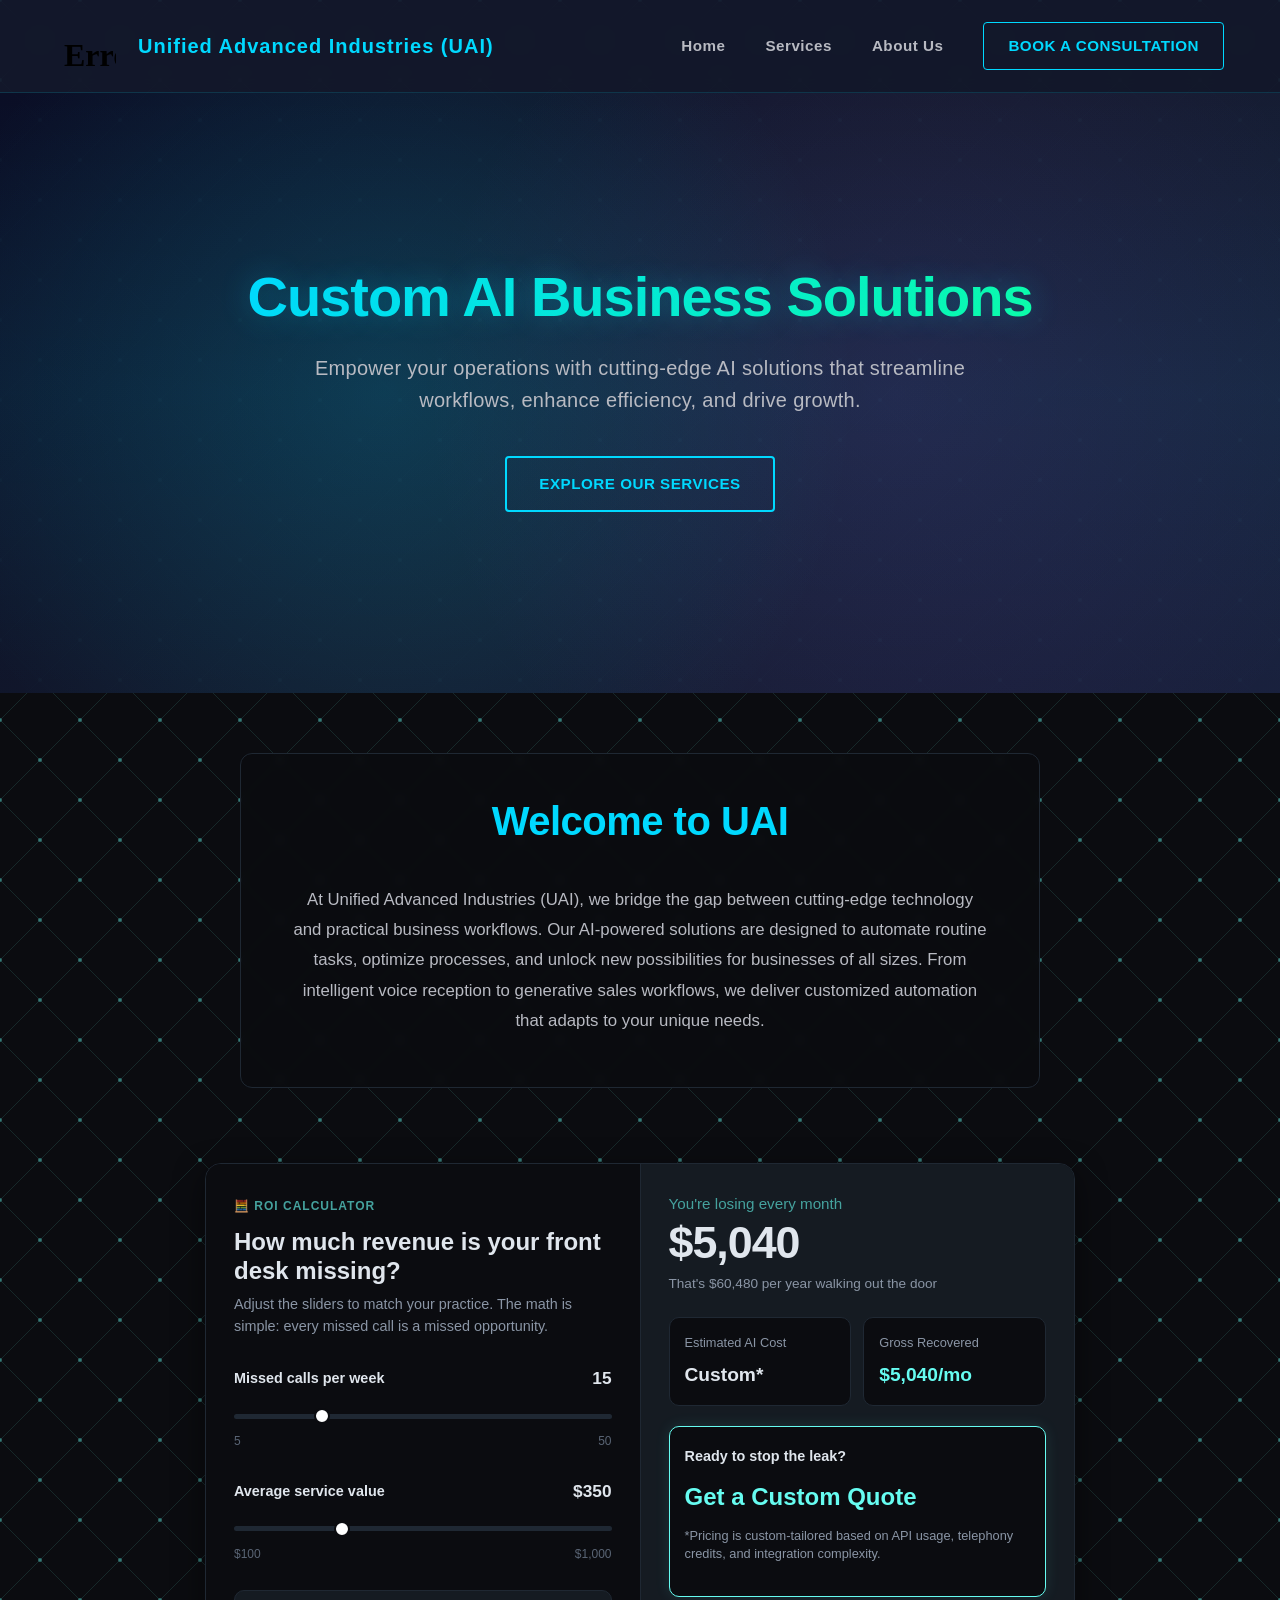
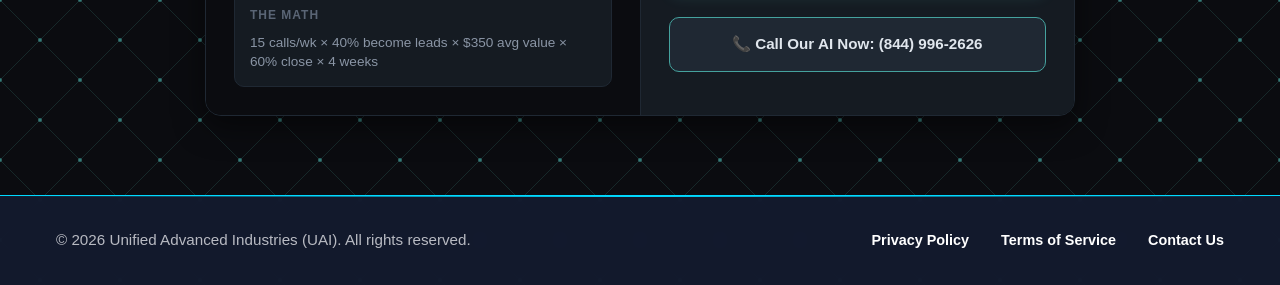
==== index.html @ 09054739 "Initial Re-commit This is the initial commit for the UAI Capstone Project, establishing the core dir" ====
<!DOCTYPE html>
<html lang="en">
<head>
    <meta charset="UTF-8">
    <meta name="viewport" content="width=device-width, initial-scale=1.0">
    <title>Unified Advanced Industries (UAI) - Home</title>
    <link rel="stylesheet" href="project.css">
    <!-- Favicon placeholder -->
    <link rel="icon" href="images/favicon.ico" type="image/x-icon">
</head>
<body>
    <!-- Header section with navigation -->
    <header>
        <div class="container header-content">
            <a href="index.html" class="logo" style="text-decoration: none;"><iframe src="animations/logo.html" class="nav-logo-anim" scrolling="no" frameborder="0"></iframe>Unified Advanced Industries (UAI)</a>
            <nav>
                <ul>
                    <li><a href="index.html">Home</a></li>
                    <li><a href="services.html">Services</a></li>
                    <li><a href="about.html">About Us</a></li>
                    <li><a href="#consultation-modal" class="nav-cta">Book a Consultation</a></li>
                </ul>
            </nav>
        </div>
    </header>

    <!-- Main content area -->
    <main>
        <!-- Hero section with compelling headline and CTA -->
        <section class="hero">
            <div class="container hero-content">
                <h1>Custom AI Business Solutions</h1>
                <p>Empower your operations with cutting-edge AI solutions that streamline workflows, enhance efficiency, and drive growth.</p>
                <a href="services.html" class="btn">Explore Our Services</a>
            </div>
        </section>

        <section class="overview">
            <div class="container overview-content">
                <h2>Welcome to UAI</h2>
                <p>At Unified Advanced Industries (UAI), we bridge the gap between cutting-edge technology and practical business workflows. Our AI-powered solutions are designed to automate routine tasks, optimize processes, and unlock new possibilities for businesses of all sizes. From intelligent voice reception to generative sales workflows, we deliver customized automation that adapts to your unique needs.</p>
            </div>
        </section>

<section class="roi-section-advanced">
    <div class="calc-wrapper">
        <div class="calc-left">
            <div class="calc-badge">🧮 ROI CALCULATOR</div>
            <h2>How much revenue is your front desk missing?</h2>
            <p class="calc-desc">Adjust the sliders to match your practice. The math is simple: every missed call is a missed opportunity.</p>

            <div class="slider-group">
                <div class="slider-header">
                    <span>Missed calls per week</span>
                    <span id="callVal" class="slider-val">15</span>
                </div>
                <input type="range" id="missedCalls" min="5" max="50" value="15" oninput="calculateAdvancedROI()">
                <div class="slider-labels"><span>5</span><span>50</span></div>
            </div>

            <div class="slider-group">
                <div class="slider-header">
                    <span>Average service value</span>
                    <span id="avgVal" class="slider-val">$350</span>
                </div>
                <input type="range" id="avgValue" min="100" max="1000" value="350" step="10" oninput="calculateAdvancedROI()">
                <div class="slider-labels"><span>$100</span><span>$1,000</span></div>
            </div>

            <div class="math-box">
                <h4>THE MATH</h4>
                <p><span id="mathCalls">15</span> calls/wk × 40% become leads × $<span id="mathVal">350</span> avg value × 60% close × 4 weeks</p>
            </div>
        </div>

        <div class="calc-right">
            <div class="loss-label">You're losing every month</div>
            <div class="loss-huge" id="monthlyLoss">$5,040</div>
            <div class="loss-sub">That's <span id="annualLoss">$60,480</span> per year walking out the door</div>

            <div class="stats-row">
                <a href="#consultation-modal" class="stat-card clickable-card">
                    <div class="stat-title" style="color: #8a95a5;">Estimated AI Cost</div>
                    <div class="stat-number" style="color: #e0e6ed;">Custom*</div>
                </a>
                <div class="stat-card">
                    <div class="stat-title">Gross Recovered</div>
                    <div class="stat-number highlight-roi" id="grossRecovered">$0</div>
                </div>
            </div>

            <a href="#consultation-modal" class="net-card" style="display: block; text-decoration: none;">
                <div class="net-title">Ready to stop the leak?</div>
                <div class="net-huge" style="font-size: 1.5em; margin-top: 10px; color: #66FCF1;">Get a Custom Quote</div>
                <p style="color: #8a95a5; font-size: 0.8em; margin-top: 10px; line-height: 1.4;">*Pricing is custom-tailored based on API usage, telephony credits, and integration complexity.</p>
            </a>

            <a href="tel:8449962626" class="call-btn">📞 Call Our AI Now: (844) 996-2626</a>
        </div>
    </div>

    <script>
        function calculateAdvancedROI() {
            const calls = parseInt(document.getElementById('missedCalls').value);
            const val = parseInt(document.getElementById('avgValue').value);

            document.getElementById('callVal').textContent = calls;
            document.getElementById('avgVal').textContent = '$' + val;
            document.getElementById('mathCalls').textContent = calls;
            document.getElementById('mathVal').textContent = val;

            const leads = calls * 0.40;
            const closes = leads * 0.60;
            const monthlyLoss = closes * val * 4;
            const annualLoss = monthlyLoss * 12;

            document.getElementById('monthlyLoss').textContent = '$' + monthlyLoss.toLocaleString('en-US', {maximumFractionDigits: 0});
            document.getElementById('annualLoss').textContent = '$' + annualLoss.toLocaleString('en-US', {maximumFractionDigits: 0});
            document.getElementById('grossRecovered').textContent = '$' + monthlyLoss.toLocaleString('en-US', {maximumFractionDigits: 0}) + '/mo';
        }
        calculateAdvancedROI();
    </script>
</section>
    </main>

    <div id="consultation-modal" class="modal">
        <div class="modal-content">
            <a href="#!" class="close-btn" aria-label="Close modal">&times;</a>
            <h2>Request a Consultation</h2>
            <p style="text-align: center; color: #8a95a5; margin-bottom: 20px; font-size: 0.95em;">Tell us about your workflows, scale, and operational bottlenecks. We will design a bespoke architecture and provide a custom quote.</p>
            <form method="post" action="https://webdevbasics.net/scripts/demo.php">
                <div class="form-group">
                    <label for="myName">Full Name:</label>
                    <input type="text" id="myName" name="myName" required>
                </div>
                <div class="form-group">
                    <label for="myEmail">Email Address:</label>
                    <input type="email" id="myEmail" name="myEmail" required>
                </div>
                <div class="form-group">
                    <label for="myService">Service of Interest:</label>
                    <select id="myService" name="myService">
                        <option value="Voice Receptionist">24/7 AI Voice Receptionist</option>
                        <option value="Sales Workflows">Generative Sales Workflows</option>
                        <option value="Custom Automation">Custom Business Automations</option>
                        <option value="General Inquiry">Other / General Inquiry</option>
                    </select>
                </div>
                <div class="form-group">
                    <label for="myComments">Project Details / Message:</label>
                    <textarea id="myComments" name="myComments" rows="4" required></textarea>
                </div>
                <input type="submit" value="Submit Request" class="submit-btn">
            </form>
        </div>
    </div>

    <!-- Footer with copyright and links -->
    <footer>
        <div class="container footer-content">
            <p>&copy; 2026 Unified Advanced Industries (UAI). All rights reserved.</p>
            <div class="footer-links">
                <a href="privacy.html">Privacy Policy</a>
                <a href="terms.html">Terms of Service</a>
                <a href="#consultation-modal">Contact Us</a>
            </div>
        </div>
    </footer>
</body>
</html>
---- project.css ----
/* project.css - External Stylesheet for Unified Advanced Industries (UAI) Website */
/* Futuristic cybernetic minimalist design with sophisticated dark theme and luminescent accents */

/* Root variables for consistent theming */
:root {
  /* Color palette - Sophisticated dark tech aesthetic */
  --primary-bg: #0A0E27; /* Deep dark background (slightly more blue) */
  --secondary-bg: #141B2F; /* Slightly lighter dark for sections */
  --tertiary-bg: #1A2240; /* Third level background */
  --accent-primary: #00D9FF; /* Bright cyan luminescence */
  --accent-secondary: #0DFFA3; /* Cool tech-green */
  --accent-tertiary: #A855FF; /* Subtle purple */
  --accent-glow: #00D9FF; /* Glow color */
  --text-color: #FFFFFF; /* White text for readability */
  --text-secondary: #B8BAC2; /* Light gray for secondary text */
  --border-color: #00D9FF; /* Cyan borders */
  --grid-color: rgba(0, 217, 255, 0.08); /* Subtle grid lines */

  /* Typography - Precise and sleek */
  --font-family: 'Inter', 'Segoe UI', 'Roboto', sans-serif; /* Clean, modern sans-serif */
  --font-size-base: 16px;
  --line-height: 1.6;

  /* Spacing */
  --container-max-width: 1200px;
  --padding-section: 5rem 2rem;
  --margin-section: 2rem 0;

  /* Animations */
  --transition-standard: 0.3s cubic-bezier(0.4, 0.0, 0.2, 1);
  --transition-smooth: 0.5s cubic-bezier(0.4, 0.0, 0.2, 1);
}

/* Global reset and base styles */
* {
  margin: 0;
  padding: 0;
  box-sizing: border-box;
}

body {
  font-family: var(--font-family);
  font-size: var(--font-size-base);
  line-height: var(--line-height);
  color: var(--text-color);
  background: #0B0C10 url("data:image/svg+xml,%3Csvg xmlns='http://www.w3.org/2000/svg' width='80' height='80'%3E%3Cpath d='M0 0L80 80ZM80 0L0 80Z' stroke='rgba(102,252,241,0.06)' stroke-width='1'/%3E%3Ccircle cx='40' cy='40' r='2' fill='rgba(102,252,241,0.5)'%3E%3Canimate attributeName='opacity' values='0.1; 1; 0.1' dur='4s' repeatCount='indefinite'/%3E%3C/circle%3E%3Ccircle cx='0' cy='0' r='2' fill='rgba(102,252,241,0.5)'%3E%3Canimate attributeName='opacity' values='0.1; 1; 0.1' dur='4s' repeatCount='indefinite'/%3E%3C/circle%3E%3Ccircle cx='80' cy='0' r='2' fill='rgba(102,252,241,0.5)'%3E%3Canimate attributeName='opacity' values='0.1; 1; 0.1' dur='4s' repeatCount='indefinite'/%3E%3C/circle%3E%3Ccircle cx='0' cy='80' r='2' fill='rgba(102,252,241,0.5)'%3E%3Canimate attributeName='opacity' values='0.1; 1; 0.1' dur='4s' repeatCount='indefinite'/%3E%3C/circle%3E%3Ccircle cx='80' cy='80' r='2' fill='rgba(102,252,241,0.5)'%3E%3Canimate attributeName='opacity' values='0.1; 1; 0.1' dur='4s' repeatCount='indefinite'/%3E%3C/circle%3E%3C/svg%3E") !important;
  background-size: 80px 80px !important;
  animation: panXGrid 30s linear infinite;
  margin: 0;
  overflow-x: hidden;
  position: relative;
}

/* Keyframes for the diagonal X-grid scroll */
@keyframes panXGrid {
  0% { background-position: 0 0; }
  100% { background-position: 80px 80px; }
}

/* Old grid pattern removed */

main, header, footer {
  position: relative;
  z-index: 1;
}

/* Accessibility: Focus states for all interactive elements */
a:focus,
button:focus,
input:focus,
textarea:focus {
  outline: 2px solid var(--accent-color);
  outline-offset: 2px;
}

/* Typography styles */
h1, h2, h3, h4, h5, h6 {
  margin-bottom: 1rem;
  font-weight: 600;
  color: var(--text-color);
}

h1 {
  font-size: 2.5rem;
}

h2 {
  font-size: 2rem;
}

h3 {
  font-size: 1.5rem;
}

p {
  margin-bottom: 1rem;
  color: var(--text-secondary);
}

a {
  color: var(--accent-color);
  text-decoration: none;
  transition: color 0.3s ease;
}

a:hover,
a:focus {
  color: var(--accent-hover);
}

/* Button styles with luminescent glow effects */
.btn {
  display: inline-block;
  padding: 0.875rem 2rem;
  background-color: transparent;
  color: var(--accent-primary);
  border: 2px solid var(--accent-primary);
  border-radius: 0.25rem;
  font-weight: 700;
  text-align: center;
  transition: all var(--transition-standard);
  cursor: pointer;
  position: relative;
  overflow: hidden;
  letter-spacing: 0.5px;
  text-transform: uppercase;
  font-size: 0.95rem;
}

.btn::before {
  content: '';
  position: absolute;
  top: 0;
  left: -100%;
  width: 100%;
  height: 100%;
  background: var(--accent-primary);
  transition: left var(--transition-standard);
  z-index: -1;
}

.btn:hover,
.btn:focus {
  color: var(--primary-bg);
  box-shadow: 0 0 20px rgba(0, 217, 255, 0.6), inset 0 0 20px rgba(0, 217, 255, 0.2);
  text-shadow: 0 0 10px rgba(0, 217, 255, 0.3);
}

.btn:hover::before,
.btn:focus::before {
  left: 0;
}

/* Layout containers */
.container {
  max-width: var(--container-max-width);
  margin: 0 auto;
  padding: 0 1rem;
}

/* Header styles - Sleek navigation bar */
header {
  background-color: rgba(20, 27, 47, 0.85);
  backdrop-filter: blur(10px);
  padding: 1rem 0;
  position: sticky;
  top: 0;
  z-index: 100;
  border-bottom: 1px solid rgba(0, 217, 255, 0.15);
}

.header-content {
  display: flex;
  justify-content: space-between;
  align-items: center;
  flex-wrap: wrap;
}

.logo {
  font-size: 1.25rem;
  font-weight: 800;
  color: var(--accent-primary);
  letter-spacing: 1px;
  display: flex;
  align-items: center;
  gap: 0.75rem;
}

.nav-logo {
  max-height: 45px;
  width: auto;
  vertical-align: middle;
  display: none;
}

.nav-logo-anim {
  width: 60px;
  height: 60px;
  border: none;
  pointer-events: none;
  margin-right: 10px;
  vertical-align: middle;
}

nav ul {
  list-style: none;
  display: flex;
  align-items: center;
  gap: 2.5rem;
}

nav a {
  font-weight: 600;
  transition: color var(--transition-standard);
  color: var(--text-secondary);
  font-size: 0.95rem;
  letter-spacing: 0.5px;
  position: relative;
}

nav a::after {
  content: '';
  position: absolute;
  bottom: -4px;
  left: 0;
  width: 0;
  height: 2px;
  background: linear-gradient(90deg, var(--accent-primary), var(--accent-secondary));
  transition: width var(--transition-standard);
}

nav a:hover,
nav a:focus {
  color: var(--accent-primary);
}

nav a:hover::after,
nav a:focus::after {
  width: 100%;
}

.nav-cta {
  display: inline-block;
  padding: 0.65rem 1.5rem;
  background-color: transparent;
  color: var(--accent-primary);
  border: 1.5px solid var(--accent-primary);
  border-radius: 0.25rem;
  font-weight: 700;
  text-decoration: none;
  transition: all var(--transition-standard);
  font-size: 0.95rem;
  letter-spacing: 0.5px;
  text-transform: uppercase;
  position: relative;
}

.nav-cta:hover,
.nav-cta:focus {
  background-color: rgba(0, 217, 255, 0.1);
  border-color: var(--accent-secondary);
  color: var(--accent-secondary);
  box-shadow: 0 0 15px rgba(0, 217, 255, 0.4), inset 0 0 10px rgba(0, 217, 255, 0.1);
  transform: translateY(-1px);
}

.contact-block {
  margin: 4rem auto;
  padding: 2.5rem;
  text-align: center;
  background: rgba(26, 34, 64, 0.3);
  border: 1.5px solid rgba(0, 217, 255, 0.2);
  max-width: 600px;
  border-radius: 0.25rem;
  position: relative;
}

.contact-block::before {
  content: '';
  position: absolute;
  top: 0;
  left: 0;
  right: 0;
  height: 1px;
  background: linear-gradient(90deg, transparent, var(--accent-secondary), transparent);
}

.contact-block h3 {
  color: var(--accent-secondary);
  font-size: 1.4rem;
  margin-bottom: 1.5rem;
}

.contact-block p {
  margin-bottom: 1rem;
  font-size: 1.05rem;
}

.contact-block a {
  transition: all var(--transition-standard);
}

.contact-block a:hover {
  text-shadow: 0 0 10px rgba(0, 217, 255, 0.5);
}

/* Main content styles */
main {
  min-height: calc(100vh - 200px); /* Ensure footer stays at bottom */
}

/* Hero section - Dramatic introduction with luminescence */
.hero {
  background: linear-gradient(135deg, rgba(10, 14, 39, 0.95) 0%, rgba(20, 27, 47, 0.95) 50%, rgba(26, 34, 64, 0.95) 100%);
  padding: var(--padding-section);
  text-align: center;
  position: relative;
  overflow: hidden;
  min-height: 600px;
  display: flex;
  align-items: center;
  justify-content: center;
}

.hero::before {
  content: '';
  position: absolute;
  top: 0;
  left: 0;
  right: 0;
  bottom: 0;
  background: 
    radial-gradient(circle at 30% 50%, rgba(0, 217, 255, 0.15) 0%, transparent 50%),
    radial-gradient(circle at 70% 50%, rgba(168, 85, 255, 0.1) 0%, transparent 50%);
  pointer-events: none;
  z-index: 1;
}

.hero::after {
  content: '';
  position: absolute;
  top: 0;
  left: 0;
  right: 0;
  bottom: 0;
  background: 
    linear-gradient(0deg, transparent 0%, rgba(0, 217, 255, 0.05) 50%, transparent 100%);
  pointer-events: none;
  z-index: 2;
  animation: scanlines 8s linear infinite;
}

@keyframes scanlines {
  0% {
    transform: translateY(0);
  }
  100% {
    transform: translateY(10px);
  }
}

.hero-content {
  position: relative;
  z-index: 3;
  max-width: 900px;
}

.hero h1 {
  margin-bottom: 1.5rem;
  font-size: 3.5rem;
  font-weight: 800;
  letter-spacing: -1px;
  line-height: 1.1;
  background: linear-gradient(135deg, #00D9FF 0%, #0DFFA3 100%);
  -webkit-background-clip: text;
  -webkit-text-fill-color: transparent;
  background-clip: text;
  text-shadow: 0 0 30px rgba(0, 217, 255, 0.3);
}

.hero p {
  font-size: 1.25rem;
  margin-bottom: 2.5rem;
  max-width: 700px;
  margin-left: auto;
  margin-right: auto;
  color: var(--text-secondary);
  font-weight: 300;
  letter-spacing: 0.3px;
}

.hero-image {
  margin-top: 3rem;
  max-width: 100%;
  height: auto;
  border: 2px solid var(--accent-primary);
  border-radius: 0.5rem;
  box-shadow: 0 0 40px rgba(0, 217, 255, 0.4), inset 0 0 40px rgba(0, 217, 255, 0.1);
}

/* Overview section */
.hero-image-container {
    text-align: center;
    margin: 40px auto 0;
    position: relative;
    z-index: 1;
}

.hero-image-container img {
    max-width: 600px;
    width: 90%;
    border-radius: 8px;
    border: 1px solid #45A29E;
    box-shadow: 0 0 20px rgba(102, 252, 241, 0.15);
}

.overview {
    position: relative;
    z-index: 10;
    margin: 60px auto 60px;
    max-width: 800px;
    background-color: rgba(11, 12, 16, 0.85);
    padding: 35px;
    border: 1px solid #1F2833;
    border-radius: 12px;
    text-align: center;
    backdrop-filter: blur(4px);
}

.overview h2 {
  color: var(--accent-primary);
  font-size: 2.5rem;
  margin-bottom: 2rem;
  letter-spacing: -0.5px;
}

.overview p {
  font-size: 1.05rem;
  line-height: 1.8;
  color: var(--text-secondary);
}

/* Services section */
.services {
  padding: var(--padding-section);
  background-color: var(--secondary-bg);
  position: relative;
}

.services::before {
  content: '';
  position: absolute;
  top: 0;
  left: 0;
  right: 0;
  height: 1px;
  background: linear-gradient(90deg, transparent, var(--accent-secondary), transparent);
}

.services h2 {
  color: var(--accent-primary);
  font-size: 2.5rem;
  margin-bottom: 1rem;
  letter-spacing: -0.5px;
}

.services > .container > p {
  max-width: 600px;
  margin-bottom: 3rem;
  font-size: 1.05rem;
}

/* Services intro container - centered layout */
.services-intro-container {
  text-align: center;
  margin: 0 auto;
  max-width: 800px;
}

.services-grid {
  display: grid;
  grid-template-columns: repeat(3, 1fr);
  gap: 2.5rem;
  margin-top: 3rem;
}

/* Service cards - Modular containers with luminescent effects */
.service-card {
  background-color: rgba(26, 34, 64, 0.5);
  backdrop-filter: blur(5px);
  padding: 2.5rem;
  border-radius: 0.25rem;
  border: 1.5px solid rgba(0, 217, 255, 0.3);
  transition: all var(--transition-smooth);
  position: relative;
  overflow: hidden;
  display: flex;
  flex-direction: column;
}

.service-card::before {
  content: '';
  position: absolute;
  top: 0;
  left: 0;
  right: 0;
  height: 1px;
  background: linear-gradient(90deg, transparent, var(--accent-primary), transparent);
  opacity: 0;
  transition: opacity var(--transition-standard);
}

.service-card::after {
  content: '';
  position: absolute;
  top: 0;
  left: -100%;
  width: 100%;
  height: 100%;
  background: linear-gradient(90deg, transparent, rgba(0, 217, 255, 0.1), transparent);
  transition: left var(--transition-smooth);
  z-index: 0;
}

.service-card:hover {
  transform: translateY(-8px);
  border-color: var(--accent-primary);
  box-shadow: 0 20px 50px rgba(0, 217, 255, 0.25), inset 0 1px 0 rgba(0, 217, 255, 0.2);
}

.service-card:hover::before {
  opacity: 1;
}

.service-card:hover::after {
  left: 100%;
}

.service-card > * {
  position: relative;
  z-index: 1;
}

.service-card h3 {
  color: var(--accent-primary);
  margin-bottom: 1rem;
  font-size: 1.4rem;
  font-weight: 700;
  letter-spacing: 0.3px;
}

.service-card p {
  flex-grow: 1;
  margin-bottom: 1.5rem;
  font-size: 1rem;
}

.service-card ul {
  list-style: none;
  margin-top: auto;
}

.service-card ul li {
  padding-left: 1.5rem;
  margin-bottom: 0.75rem;
  position: relative;
  font-size: 0.95rem;
  color: var(--text-secondary);
}

.service-card ul li::before {
  content: '→';
  position: absolute;
  left: 0;
  color: var(--accent-secondary);
  font-weight: bold;
}

/* Service links - clickable cards */
.service-modal-trigger {
  text-decoration: none;
  color: inherit;
  display: block;
}

/* Service animation frames */
.service-anim-frame {
  width: 100%;
  height: 200px;
  border: none;
  border-radius: 8px;
  margin-bottom: 15px;
  pointer-events: none;
  background: rgba(11, 12, 16, 0.4);
  box-shadow: inset 0 0 20px rgba(102, 252, 241, 0.05);
  transition: box-shadow 0.3s ease;
}

.service-modal-trigger:hover .service-anim-frame {
  box-shadow: inset 0 0 25px rgba(102, 252, 241, 0.2);
}

/* Service header centering */
.service-modal-trigger h2,
.service-modal-trigger h3,
.service-box h2,
.service-box h3 {
  text-align: center;
  color: #66FCF1;
  margin-top: 10px;
  margin-bottom: 15px;
}

/* Advanced ROI Calculator Section - 2 Column Layout */
.roi-section-advanced { max-width: 900px; margin: 60px auto; padding: 15px; font-family: 'Inter', sans-serif; }
.calc-wrapper { display: flex; flex-wrap: wrap; background: #0B0C10; border-radius: 16px; border: 1px solid #1F2833; overflow: hidden; box-shadow: 0 10px 30px rgba(0,0,0,0.5); }

/* Left Column */
.calc-left { flex: 1; min-width: 250px; padding: 28px; background: #0B0C10; }
.calc-badge { display: inline-block; color: #45A29E; font-size: 0.75em; font-weight: bold; letter-spacing: 1px; margin-bottom: 12px; text-transform: uppercase; }
.calc-left h2 { color: #e0e6ed; font-size: 1.5em; margin-bottom: 8px; line-height: 1.2; }
.calc-desc { color: #8a95a5; margin-bottom: 28px; font-size: 0.9em; line-height: 1.5; }

.slider-group { margin-bottom: 26px; }
.slider-header { display: flex; justify-content: space-between; align-items: center; margin-bottom: 8px; color: #e0e6ed; font-weight: 600; font-size: 0.9em; }
.slider-val { font-size: 1.2em; color: #e0e6ed; }
input[type="range"] { width: 100%; height: 5px; background: #1F2833; border-radius: 5px; outline: none; -webkit-appearance: none; accent-color: #e0e6ed; }
input[type="range"]::-webkit-slider-thumb { -webkit-appearance: none; width: 16px; height: 16px; border-radius: 50%; background: #ffffff; border: 2px solid #0B0C10; cursor: pointer; }
.slider-labels { display: flex; justify-content: space-between; margin-top: 6px; color: #5a6575; font-size: 0.75em; }

.math-box { background: #151b22; padding: 15px; border-radius: 10px; margin-top: 16px; border: 1px solid #1F2833; }
.math-box h4 { color: #5a6575; font-size: 0.75em; margin-bottom: 8px; letter-spacing: 1px; }
.math-box p { color: #8a95a5; font-size: 0.85em; line-height: 1.4; margin: 0; }

/* Right Column */
.calc-right { flex: 1; min-width: 250px; padding: 28px; background: #151b22; border-left: 1px solid #1F2833; }
.loss-label { color: #45A29E; font-size: 0.95em; margin-bottom: 4px; }
.loss-huge { font-size: 2.8em; font-weight: 800; color: #e0e6ed; line-height: 1; margin-bottom: 8px; letter-spacing: -1px; }
.loss-sub { color: #8a95a5; font-size: 0.85em; margin-bottom: 22px; }

.stats-row { display: flex; gap: 12px; margin-bottom: 20px; }
.stat-card { flex: 1; background: #0B0C10; padding: 15px; border-radius: 10px; border: 1px solid #1F2833; }
.stat-title { color: #8a95a5; font-size: 0.8em; margin-bottom: 6px; }
.stat-number { font-size: 1.2em; font-weight: 700; color: #e0e6ed; }
.highlight-roi { color: #66FCF1; }

/* Interactive Calculator Stat Card */
.stat-card.clickable-card {
    text-decoration: none;
    display: block;
    cursor: pointer;
    transition: all 0.3s ease;
    border: 1px solid #1F2833;
}

.stat-card.clickable-card:hover {
    background-color: #1F2833;
    border-color: #66FCF1;
    box-shadow: 0 0 20px rgba(102, 252, 241, 0.2);
    transform: translateY(-4px);
}

.net-card { background: #0B0C10; padding: 18px 15px; border-radius: 10px; border: 1px solid #66FCF1; margin-bottom: 20px; box-shadow: 0 0 15px rgba(102, 252, 241, 0.1); display: block; text-decoration: none; cursor: pointer; transition: all 0.3s ease; }
.net-card:hover { background-color: #1F2833; box-shadow: 0 0 25px rgba(102, 252, 241, 0.3); transform: translateY(-2px); border-color: #e0e6ed; }
.net-title { color: #e0e6ed; font-size: 0.9em; margin-bottom: 4px; font-weight: 600; }
.net-huge { font-size: 1.8em; font-weight: 800; color: #e0e6ed; }
.per-mo { font-size: 0.4em; color: #8a95a5; font-weight: normal; }

.call-btn { display: block; width: 100%; text-align: center; background: #1F2833; color: #e0e6ed; padding: 14px; border-radius: 10px; font-weight: 700; font-size: 0.95em; text-decoration: none; border: 1px solid #45A29E; transition: all 0.3s; }
.call-btn:hover { background: #45A29E; color: #0B0C10; }

/* Interactive CEO Bio Card */
.bio-card-link {
    text-decoration: none;
    color: inherit;
    display: block;
    cursor: pointer;
    padding: 25px;
    border-radius: 12px;
    border: 1px solid transparent;
    transition: all 0.4s ease;
    text-align: center;
    background-color: rgba(11, 12, 16, 0.4);
}

.bio-card-link:hover {
    background-color: #151b22;
    border-color: #45A29E;
    box-shadow: 0 10px 30px rgba(102, 252, 241, 0.15);
    transform: translateY(-6px);
}

/* Ensure the headshot glows slightly on hover too */
.bio-card-link:hover .bio-image {
    box-shadow: 0 0 20px rgba(102, 252, 241, 0.3);
    border-color: #66FCF1;
    transition: all 0.3s ease;
}

@media (max-width: 800px) {
    .calc-wrapper { flex-direction: column; }
    .calc-right { border-left: none; border-top: 1px solid #1F2833; }
}

/* About section */
.about {
  padding: var(--padding-section);
  background-color: var(--primary-bg);
  position: relative;
}

.about::before {
  content: '';
  position: absolute;
  top: 0;
  left: 0;
  right: 0;
  height: 1px;
  background: linear-gradient(90deg, transparent, var(--accent-primary), transparent);
}

.about-content {
  max-width: 900px;
  margin: 0 auto;
}

.about h2 {
  text-align: center;
  margin-bottom: 2rem;
  color: var(--accent-primary);
  font-size: 2.5rem;
  letter-spacing: -0.5px;
}

.about h3 {
  color: var(--accent-secondary);
  font-size: 1.4rem;
  margin-top: 2rem;
  margin-bottom: 1rem;
  letter-spacing: 0.3px;
}

.about p {
  margin-bottom: 1.5rem;
  line-height: 1.8;
  font-size: 1rem;
}

/* Profile section with headshot */
.profile-section {
  display: grid;
  grid-template-columns: 1fr 1fr;
  gap: 3rem;
  align-items: center;
  margin: 3rem 0;
  padding: 2.5rem;
  background: rgba(26, 34, 64, 0.3);
  border: 1.5px solid rgba(0, 217, 255, 0.2);
  border-radius: 0.25rem;
}

.profile-image-wrapper {
  position: relative;
  display: flex;
  justify-content: center;
  align-items: center;
}

.profile-image-glow {
  position: absolute;
  width: 100%;
  height: 100%;
  border: 2px solid var(--accent-primary);
  border-radius: 0.5rem;
  box-shadow: 0 0 40px rgba(0, 217, 255, 0.4), inset 0 0 40px rgba(0, 217, 255, 0.1);
  z-index: 1;
}

.profile-image {
  max-width: 100%;
  height: auto;
  border-radius: 0.25rem;
  position: relative;
  z-index: 2;
}

.profile-content h3 {
  color: var(--accent-primary);
  font-size: 1.8rem;
  margin-bottom: 1rem;
}

/* Contact block styling */

/* Footer styles */
footer {
  background-color: rgba(20, 27, 47, 0.95);
  backdrop-filter: blur(10px);
  padding: 2rem 0;
  text-align: center;
  border-top: 1px solid var(--accent-primary);
  position: relative;
  margin-top: 4rem;
}

footer::before {
  content: '';
  position: absolute;
  top: 0;
  left: 0;
  right: 0;
  height: 1px;
  background: linear-gradient(90deg, transparent, var(--accent-primary), transparent);
}

.footer-content {
  display: flex;
  justify-content: space-between;
  align-items: center;
  flex-wrap: wrap;
  gap: 1.5rem;
}

.footer-content p {
  margin: 0;
  font-size: 0.95rem;
}

.footer-links {
  display: flex;
  gap: 2rem;
}

.footer-links a {
  font-size: 0.9rem;
  font-weight: 600;
  transition: all var(--transition-standard);
}

.footer-links a:hover {
  color: var(--accent-secondary);
  text-shadow: 0 0 10px rgba(0, 217, 255, 0.3);
}

/* Legal Pages Styling */
.legal-section {
    max-width: 800px;
    margin: 60px auto;
    padding: 40px;
    background-color: #151b22;
    border: 1px solid #1F2833;
    border-radius: 8px;
    color: #e0e6ed;
    line-height: 1.6;
}

.legal-section h1 {
    color: #66FCF1;
    margin-bottom: 10px;
}

.legal-section h2 {
    color: #45A29E;
    margin-top: 30px;
    margin-bottom: 15px;
    font-size: 1.3em;
}

.legal-section p {
    margin-bottom: 15px;
}

.legal-section a {
    color: #66FCF1;
    text-decoration: none;
}

.legal-section a:hover {
    text-decoration: underline;
}

/* Responsive design with media queries */
@media (max-width: 768px) {
  /* Mobile styles */
  .header-content {
    flex-direction: column;
    gap: 1rem;
  }

  nav ul {
    gap: 1rem;
  }

  .hero h1 {
    font-size: 2rem;
  }

  .hero p {
    font-size: 1rem;
  }

  .services-grid {
    grid-template-columns: 1fr;
  }

  .footer-content {
    flex-direction: column;
    text-align: center;
  }

  .footer-links {
    justify-content: center;
  }
}

@media (max-width: 480px) {
  /* Small mobile styles */
  .hero {
    padding: 2rem 1rem;
  }

  .overview,
  .services,
  .about {
    padding: 2rem 1rem;
  }

  nav ul {
    flex-direction: column;
    gap: 0.5rem;
  }

  .footer-links {
    flex-direction: column;
    gap: 0.5rem;
  }
}

/* High contrast mode support for accessibility */
@media (prefers-contrast: high) {
  :root {
    --text-color: #FFFFFF;
    --text-secondary: #FFFFFF;
    --primary-bg: #000000;
    --secondary-bg: #000000;
    --accent-primary: #00FFFF;
    --accent-secondary: #00FF00;
  }
}

/* Reduced motion for accessibility */
@media (prefers-reduced-motion: reduce) {
  * {
    animation-duration: 0.01ms !important;
    animation-iteration-count: 1 !important;
    transition-duration: 0.01ms !important;
  }
}

/* Table Section & Responsive Wrapper */
.table-section {
    padding: 3rem 1.25rem;
    max-width: 1000px;
    margin: 0 auto;
}
.table-container {
    overflow-x: auto;
    box-shadow: 0 0 40px rgba(0, 217, 255, 0.2), inset 0 1px 0 rgba(0, 217, 255, 0.1);
    border-radius: 0.25rem;
    border: 1.5px solid rgba(0, 217, 255, 0.3);
}

/* Table Styling */
.ai-impact-table {
    width: 100%;
    border-collapse: collapse;
    background-color: rgba(10, 14, 39, 0.8);
    color: var(--text-secondary);
    font-family: 'Inter', sans-serif;
}

.ai-impact-table caption {
    font-size: 1.4rem;
    color: var(--accent-primary);
    margin-bottom: 1.5rem;
    text-align: center;
    font-weight: 800;
    letter-spacing: 0.5px;
    text-transform: uppercase;
}

.ai-impact-table th {
    background: linear-gradient(90deg, rgba(20, 27, 47, 0.7), rgba(20, 27, 47, 0.5));
    color: var(--accent-primary);
    padding: 1.25rem;
    text-align: left;
    border-bottom: 2px solid var(--accent-primary);
    white-space: nowrap;
    font-weight: 700;
    letter-spacing: 0.3px;
}

.ai-impact-table td {
    padding: 1rem 1.25rem;
    border-bottom: 1px solid rgba(0, 217, 255, 0.1);
    vertical-align: top;
    font-size: 0.95rem;
}

.ai-impact-table tbody tr {
    transition: all var(--transition-standard);
}

.ai-impact-table tbody tr:nth-child(even) {
    background-color: rgba(26, 34, 64, 0.3);
}

.ai-impact-table tbody tr:hover {
    background-color: rgba(0, 217, 255, 0.08);
    border-left: 3px solid var(--accent-secondary);
    padding-left: 0;
}

/* CSS Modal Overlay */
.modal {
    display: none;
    position: fixed;
    z-index: 1000;
    left: 0;
    top: 0;
    width: 100%;
    height: 100%;
    background-color: rgba(10, 14, 39, 0.92);
    backdrop-filter: blur(5px);
    justify-content: center;
    align-items: center;
}

/* CSS-Only Open Mechanism */
.modal:target {
    display: flex;
    animation: fadeIn var(--transition-standard);
}

@keyframes fadeIn {
  from {
    opacity: 0;
  }
  to {
    opacity: 1;
  }
}

/* Modal Content Box */
.modal-content {
    background-color: rgba(20, 27, 47, 0.95);
    backdrop-filter: blur(10px);
    padding: 25px 20px;
    border: 1.5px solid var(--accent-primary);
    border-radius: 0.25rem;
    width: 90%;
    max-width: 550px;
    position: relative;
    box-shadow: 0 0 60px rgba(0, 217, 255, 0.3), inset 0 1px 0 rgba(0, 217, 255, 0.2);
    max-height: 85vh;
    overflow-y: auto;
}

.modal-content::before {
  content: '';
  position: absolute;
  top: 0;
  left: 0;
  right: 0;
  height: 1px;
  background: linear-gradient(90deg, transparent, var(--accent-primary), transparent);
}

/* Close Button */
.close-btn {
    position: absolute;
    top: 10px;
    right: 15px;
    z-index: 10;
    color: var(--text-secondary);
    font-size: 2rem;
    text-decoration: none;
    font-weight: bold;
    transition: all var(--transition-standard);
    cursor: pointer;
    width: 2rem;
    height: 2rem;
    display: flex;
    align-items: center;
    justify-content: center;
}

.close-btn:hover {
    color: var(--accent-primary);
    transform: rotate(90deg) scale(1.2);
    text-shadow: 0 0 10px rgba(0, 217, 255, 0.6);
}

/* Form Typography and Spacing */
.modal-content h2 {
    color: var(--accent-primary);
    margin-top: 0;
    margin-bottom: 2rem;
    text-align: center;
    font-size: 1.8rem;
    letter-spacing: 0.3px;
}

.form-group {
    margin-bottom: 1.5rem;
}

.form-group label {
    display: block;
    color: var(--text-color);
    margin-bottom: 0.5rem;
    font-weight: 700;
    font-size: 0.95rem;
    letter-spacing: 0.3px;
}

/* Form Inputs */
.form-group input,
.form-group select,
.form-group textarea {
    width: 100%;
    padding: 0.875rem 1rem;
    background-color: rgba(10, 14, 39, 0.7);
    border: 1.5px solid rgba(0, 217, 255, 0.3);
    color: var(--text-color);
    border-radius: 0.25rem;
    box-sizing: border-box;
    font-family: inherit;
    font-size: 1rem;
    transition: all var(--transition-standard);
}

.form-group input::placeholder,
.form-group textarea::placeholder {
  color: rgba(184, 186, 194, 0.5);
}

.form-group input:focus,
.form-group select:focus,
.form-group textarea:focus {
    outline: none;
    border-color: var(--accent-primary);
    box-shadow: 0 0 20px rgba(0, 217, 255, 0.4), inset 0 0 10px rgba(0, 217, 255, 0.05);
    background-color: rgba(10, 14, 39, 0.9);
}

/* Submit Button */
.submit-btn {
    background-color: transparent;
    color: var(--accent-primary);
    padding: 1rem 2rem;
    border: 1.5px solid var(--accent-primary);
    border-radius: 0.25rem;
    cursor: pointer;
    font-weight: 700;
    width: 100%;
    font-size: 1rem;
    transition: all var(--transition-standard);
    margin-top: 1rem;
    letter-spacing: 0.5px;
    text-transform: uppercase;
    position: relative;
    overflow: hidden;
}

.submit-btn::before {
  content: '';
  position: absolute;
  top: 0;
  left: -100%;
  width: 100%;
  height: 100%;
  background: var(--accent-primary);
  transition: left var(--transition-standard);
  z-index: -1;
}

.submit-btn:hover {
    color: var(--primary-bg);
    box-shadow: 0 0 20px rgba(0, 217, 255, 0.5);
}

.submit-btn:hover::before {
    left: 0;
}

.submit-btn:active {
    transform: scale(0.98);
}
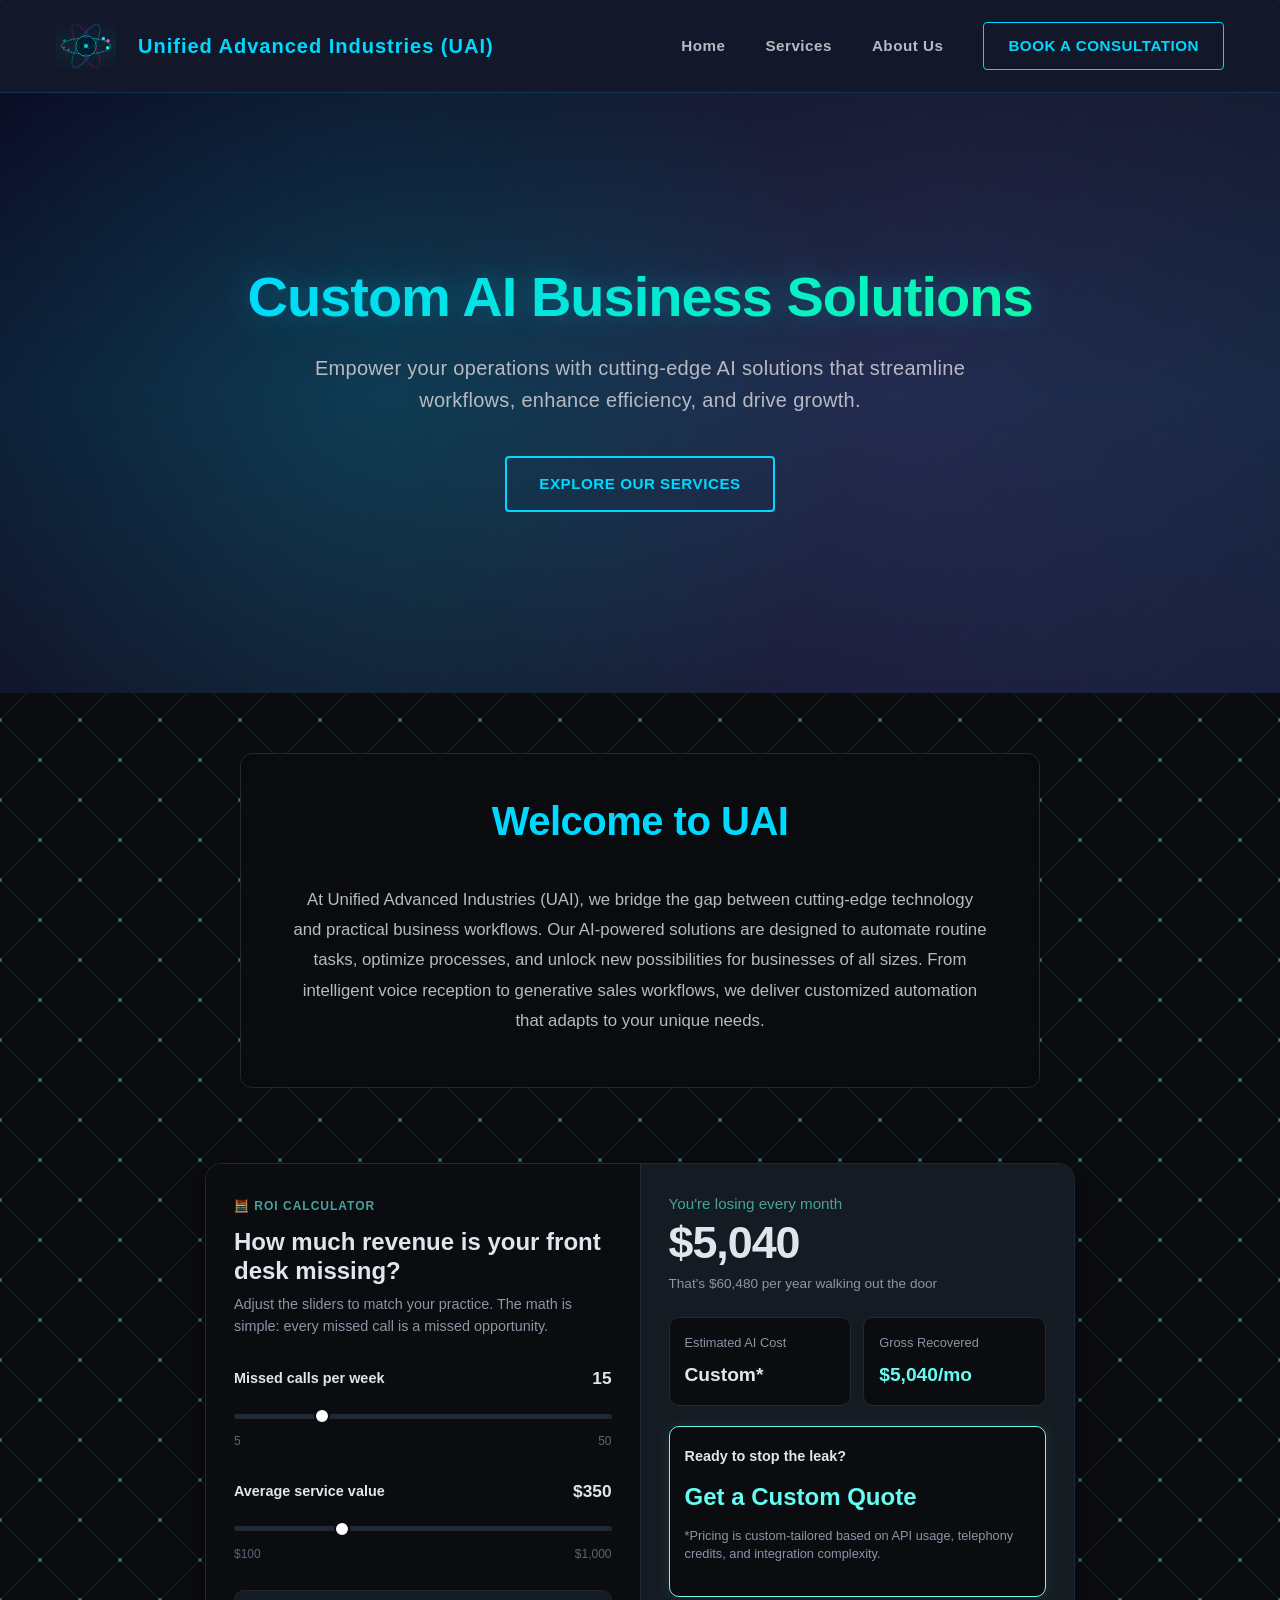
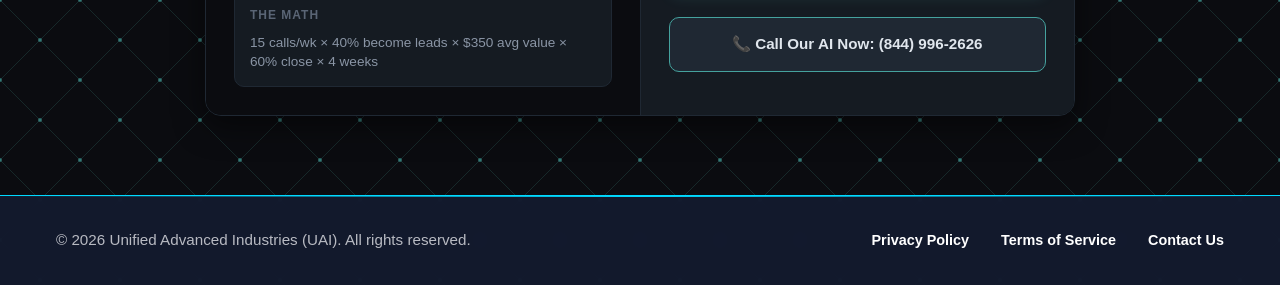
==== commit 0342fc62: "Fixed Logo" ====
--- a/index.html
+++ b/index.html
@@ -12,7 +12,7 @@
     <!-- Header section with navigation -->
     <header>
         <div class="container header-content">
-            <a href="index.html" class="logo" style="text-decoration: none;"><iframe src="animations/logo.html" class="nav-logo-anim" scrolling="no" frameborder="0"></iframe>Unified Advanced Industries (UAI)</a>
+            <a href="index.html" class="logo" style="text-decoration: none;"><iframe src="logo.html" class="nav-logo-anim" scrolling="no" frameborder="0"></iframe>Unified Advanced Industries (UAI)</a>
             <nav>
                 <ul>
                     <li><a href="index.html">Home</a></li>
@@ -167,4 +167,4 @@
         </div>
     </footer>
 </body>
-</html>+</html>
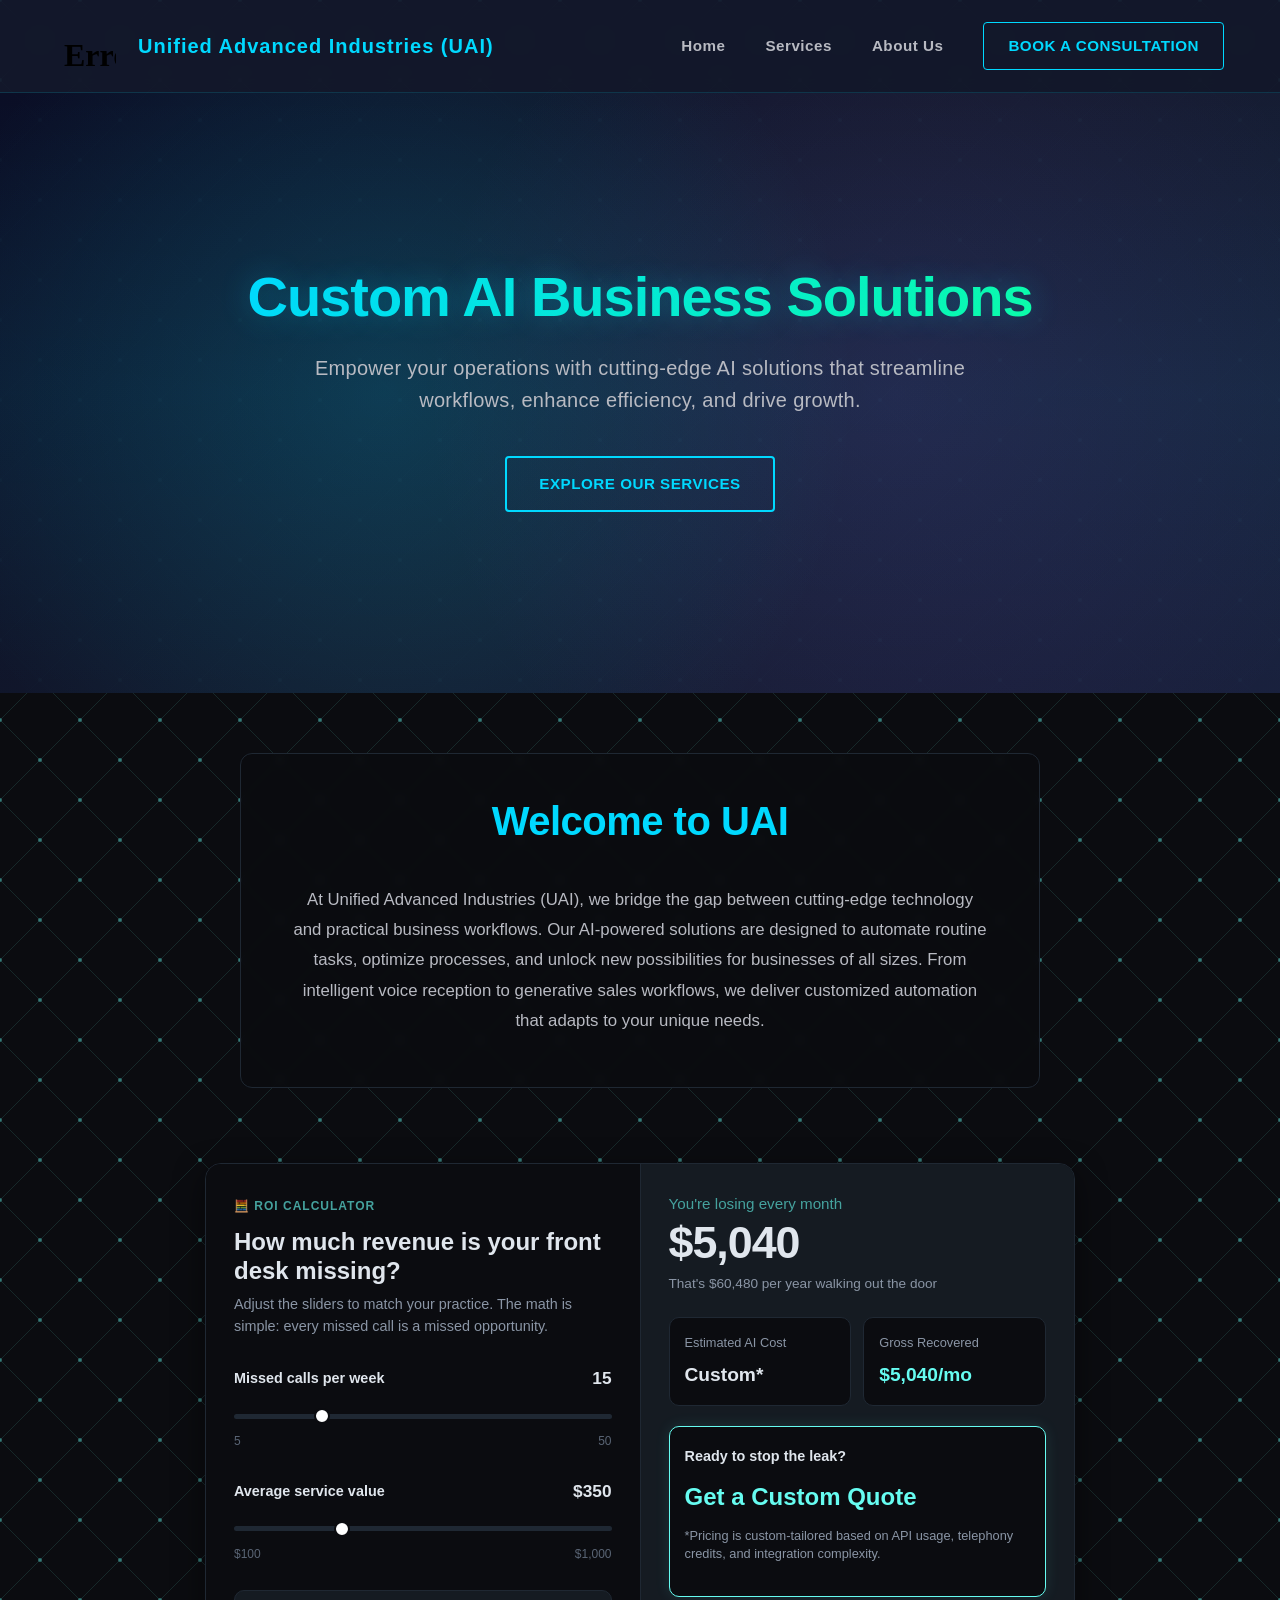
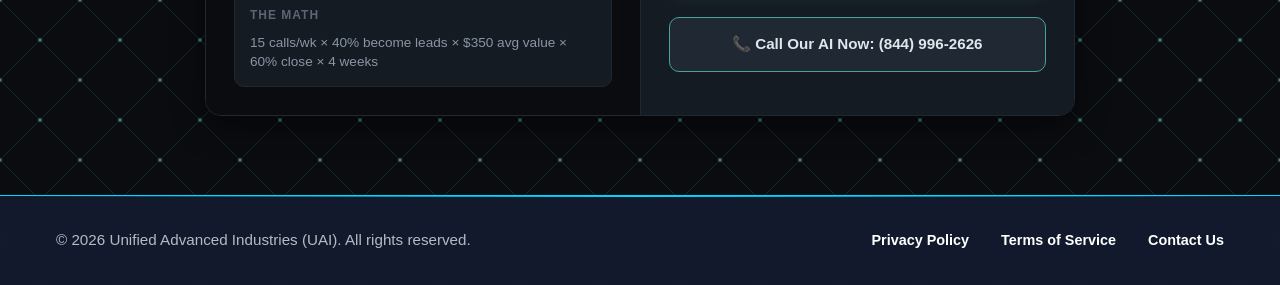
==== commit 90feb589: "Add files via upload" ====
--- a/index.html
+++ b/index.html
@@ -12,7 +12,7 @@
     <!-- Header section with navigation -->
     <header>
         <div class="container header-content">
-            <a href="index.html" class="logo" style="text-decoration: none;"><iframe src="logo.html" class="nav-logo-anim" scrolling="no" frameborder="0"></iframe>Unified Advanced Industries (UAI)</a>
+            <a href="index.html" class="logo" style="text-decoration: none;"><iframe src="animations/logo.html" class="nav-logo-anim" scrolling="no" frameborder="0"></iframe>Unified Advanced Industries (UAI)</a>
             <nav>
                 <ul>
                     <li><a href="index.html">Home</a></li>
@@ -128,7 +128,7 @@
             <a href="#!" class="close-btn" aria-label="Close modal">&times;</a>
             <h2>Request a Consultation</h2>
             <p style="text-align: center; color: #8a95a5; margin-bottom: 20px; font-size: 0.95em;">Tell us about your workflows, scale, and operational bottlenecks. We will design a bespoke architecture and provide a custom quote.</p>
-            <form method="post" action="https://webdevbasics.net/scripts/demo.php">
+            <form id="consultation-form" method="post" action="https://webdevbasics.net/scripts/demo.php">
                 <div class="form-group">
                     <label for="myName">Full Name:</label>
                     <input type="text" id="myName" name="myName" required>
@@ -137,6 +137,8 @@
                     <label for="myEmail">Email Address:</label>
                     <input type="email" id="myEmail" name="myEmail" required>
                 </div>
+                <label for="phone" style="display: block; color: #e0e6ed; margin-bottom: 5px;">Phone Number</label>
+                <input type="tel" id="phone" name="phone" required style="width: 100%; padding: 10px; margin-bottom: 15px; background: #0B0C10; border: 1px solid #45A29E; color: #e0e6ed; border-radius: 4px;">
                 <div class="form-group">
                     <label for="myService">Service of Interest:</label>
                     <select id="myService" name="myService">
@@ -166,5 +168,7 @@
             </div>
         </div>
     </footer>
+    <button id="scrollTopBtn" title="Go to top">&#8679;</button>
+    <script src="main.js"></script>
 </body>
-</html>
+</html>
--- a/project.css
+++ b/project.css
@@ -1196,4 +1196,30 @@
 
 .submit-btn:active {
     transform: scale(0.98);
+}
+
+/* Back to Top Button */
+#scrollTopBtn {
+    display: none; /* Hidden by default */
+    position: fixed;
+    bottom: 20px;
+    right: 30px;
+    z-index: 99;
+    font-size: 24px;
+    border: 1px solid #45A29E;
+    outline: none;
+    background-color: #0B0C10;
+    color: #66FCF1;
+    cursor: pointer;
+    padding: 10px 15px;
+    border-radius: 8px;
+    box-shadow: 0 0 15px rgba(102, 252, 241, 0.2);
+    transition: all 0.3s ease;
+}
+
+#scrollTopBtn:hover {
+    background-color: #1F2833;
+    border-color: #e0e6ed;
+    box-shadow: 0 0 25px rgba(102, 252, 241, 0.4);
+    transform: translateY(-3px);
 }
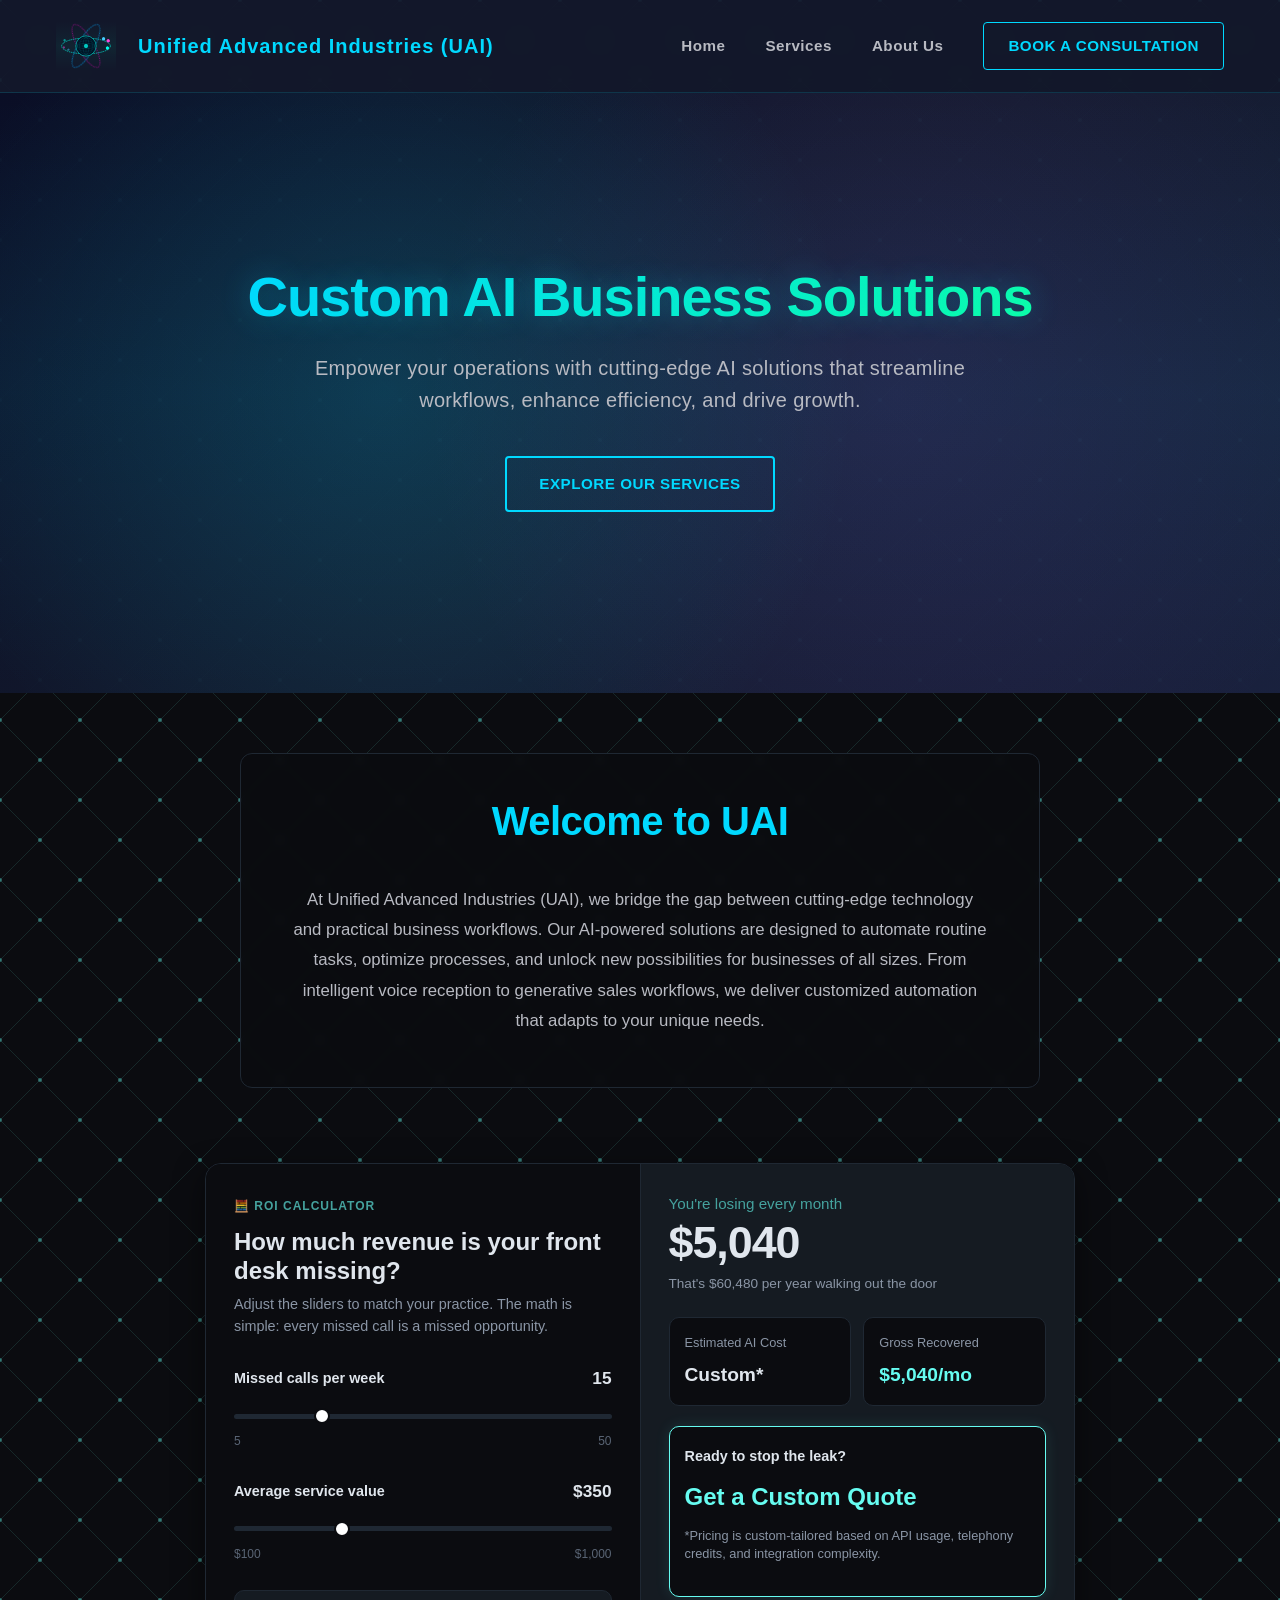
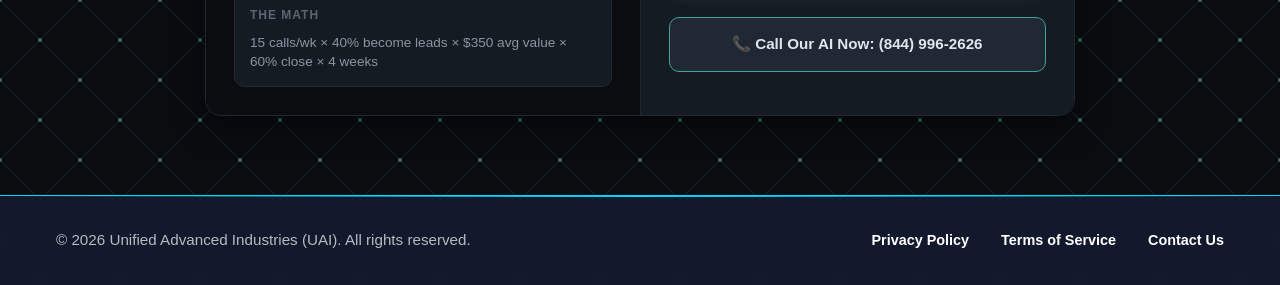
==== commit f115035c: "Update logo iframe source in index.html" ====
--- a/index.html
+++ b/index.html
@@ -12,7 +12,7 @@
     <!-- Header section with navigation -->
     <header>
         <div class="container header-content">
-            <a href="index.html" class="logo" style="text-decoration: none;"><iframe src="animations/logo.html" class="nav-logo-anim" scrolling="no" frameborder="0"></iframe>Unified Advanced Industries (UAI)</a>
+            <a href="index.html" class="logo" style="text-decoration: none;"><iframe src="logo.html" class="nav-logo-anim" scrolling="no" frameborder="0"></iframe>Unified Advanced Industries (UAI)</a>
             <nav>
                 <ul>
                     <li><a href="index.html">Home</a></li>
@@ -171,4 +171,4 @@
     <button id="scrollTopBtn" title="Go to top">&#8679;</button>
     <script src="main.js"></script>
 </body>
-</html>+</html>
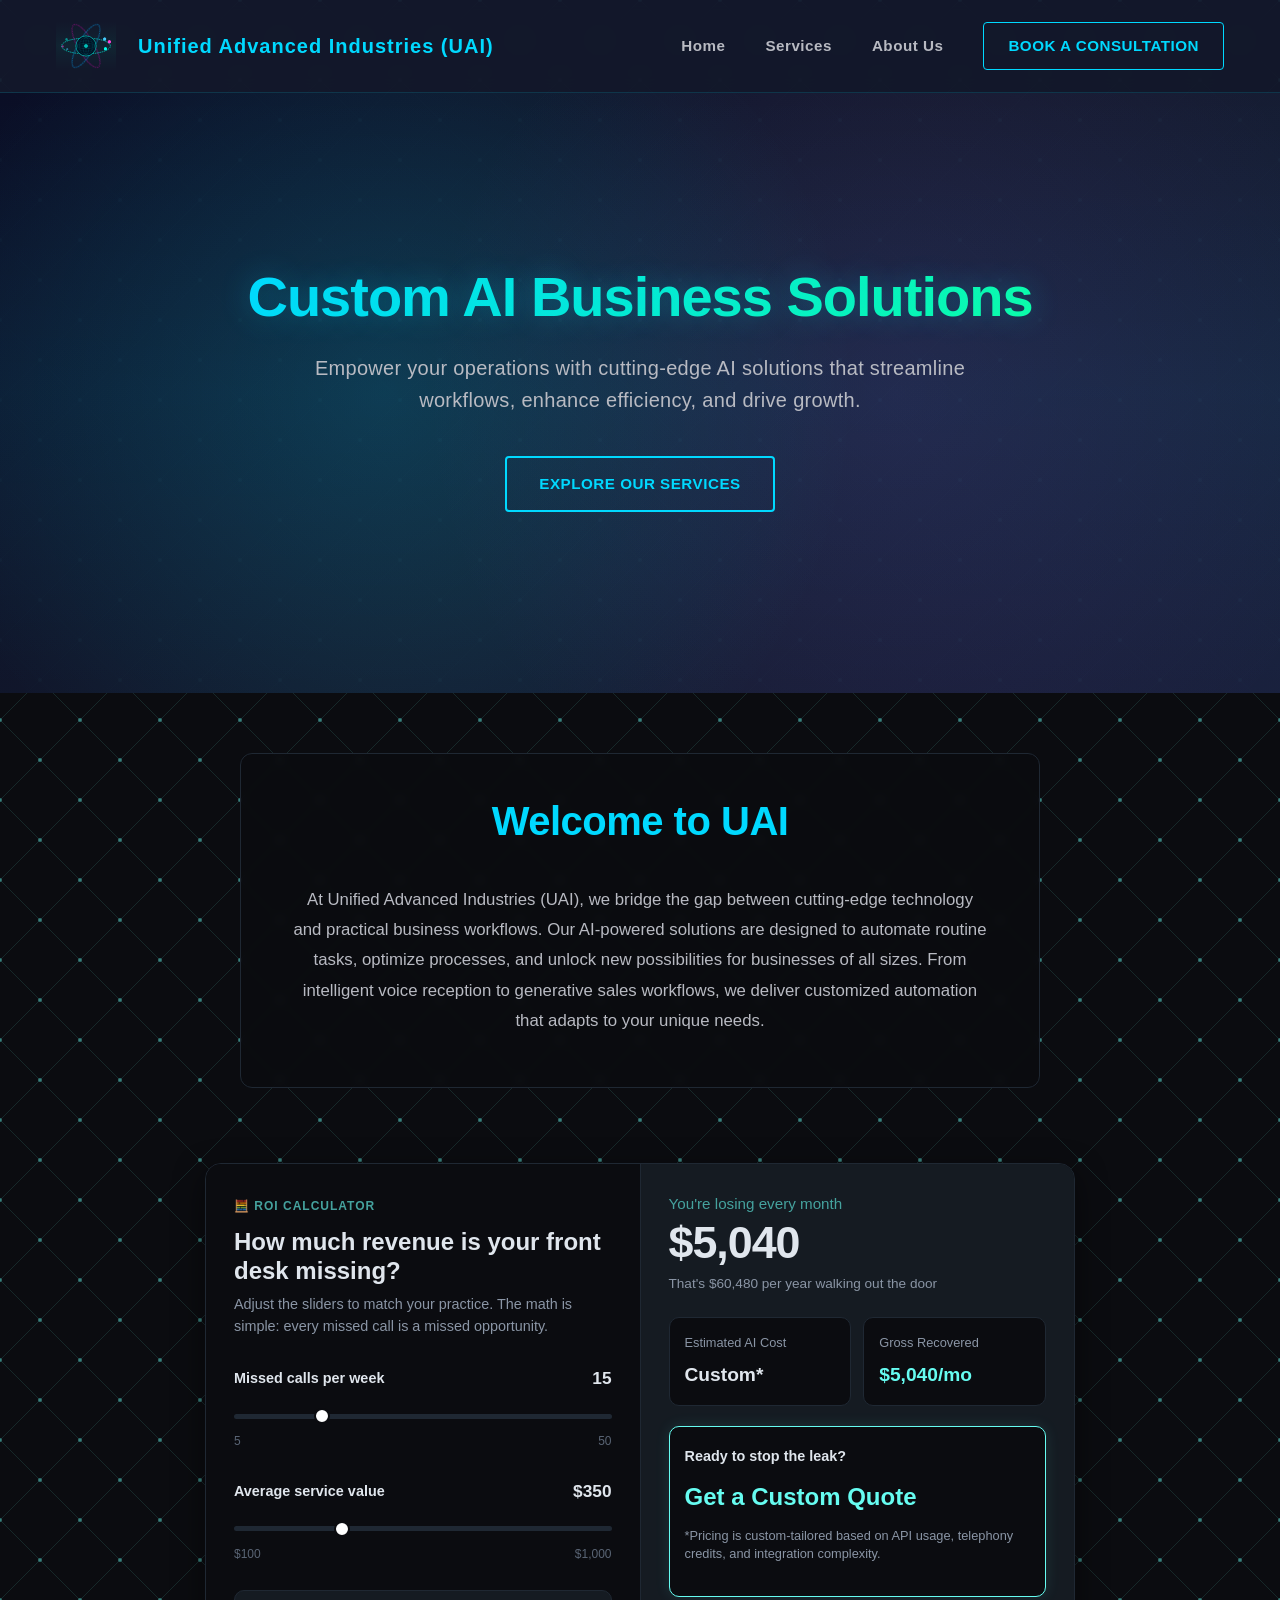
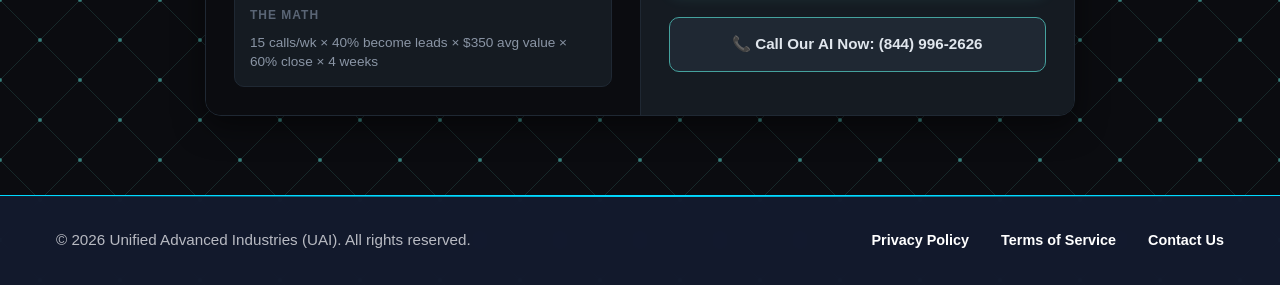
==== commit 33b9534f: "Add meta description for UAI homepage" ====
--- a/index.html
+++ b/index.html
@@ -4,6 +4,7 @@
     <meta charset="UTF-8">
     <meta name="viewport" content="width=device-width, initial-scale=1.0">
     <title>Unified Advanced Industries (UAI) - Home</title>
+    <meta name="description" content="Unified Advanced Industries (UAI) provides cutting-edge custom AI business solutions, including 24/7 voice receptionists and generative sales workflows.">
     <link rel="stylesheet" href="project.css">
     <!-- Favicon placeholder -->
     <link rel="icon" href="images/favicon.ico" type="image/x-icon">
